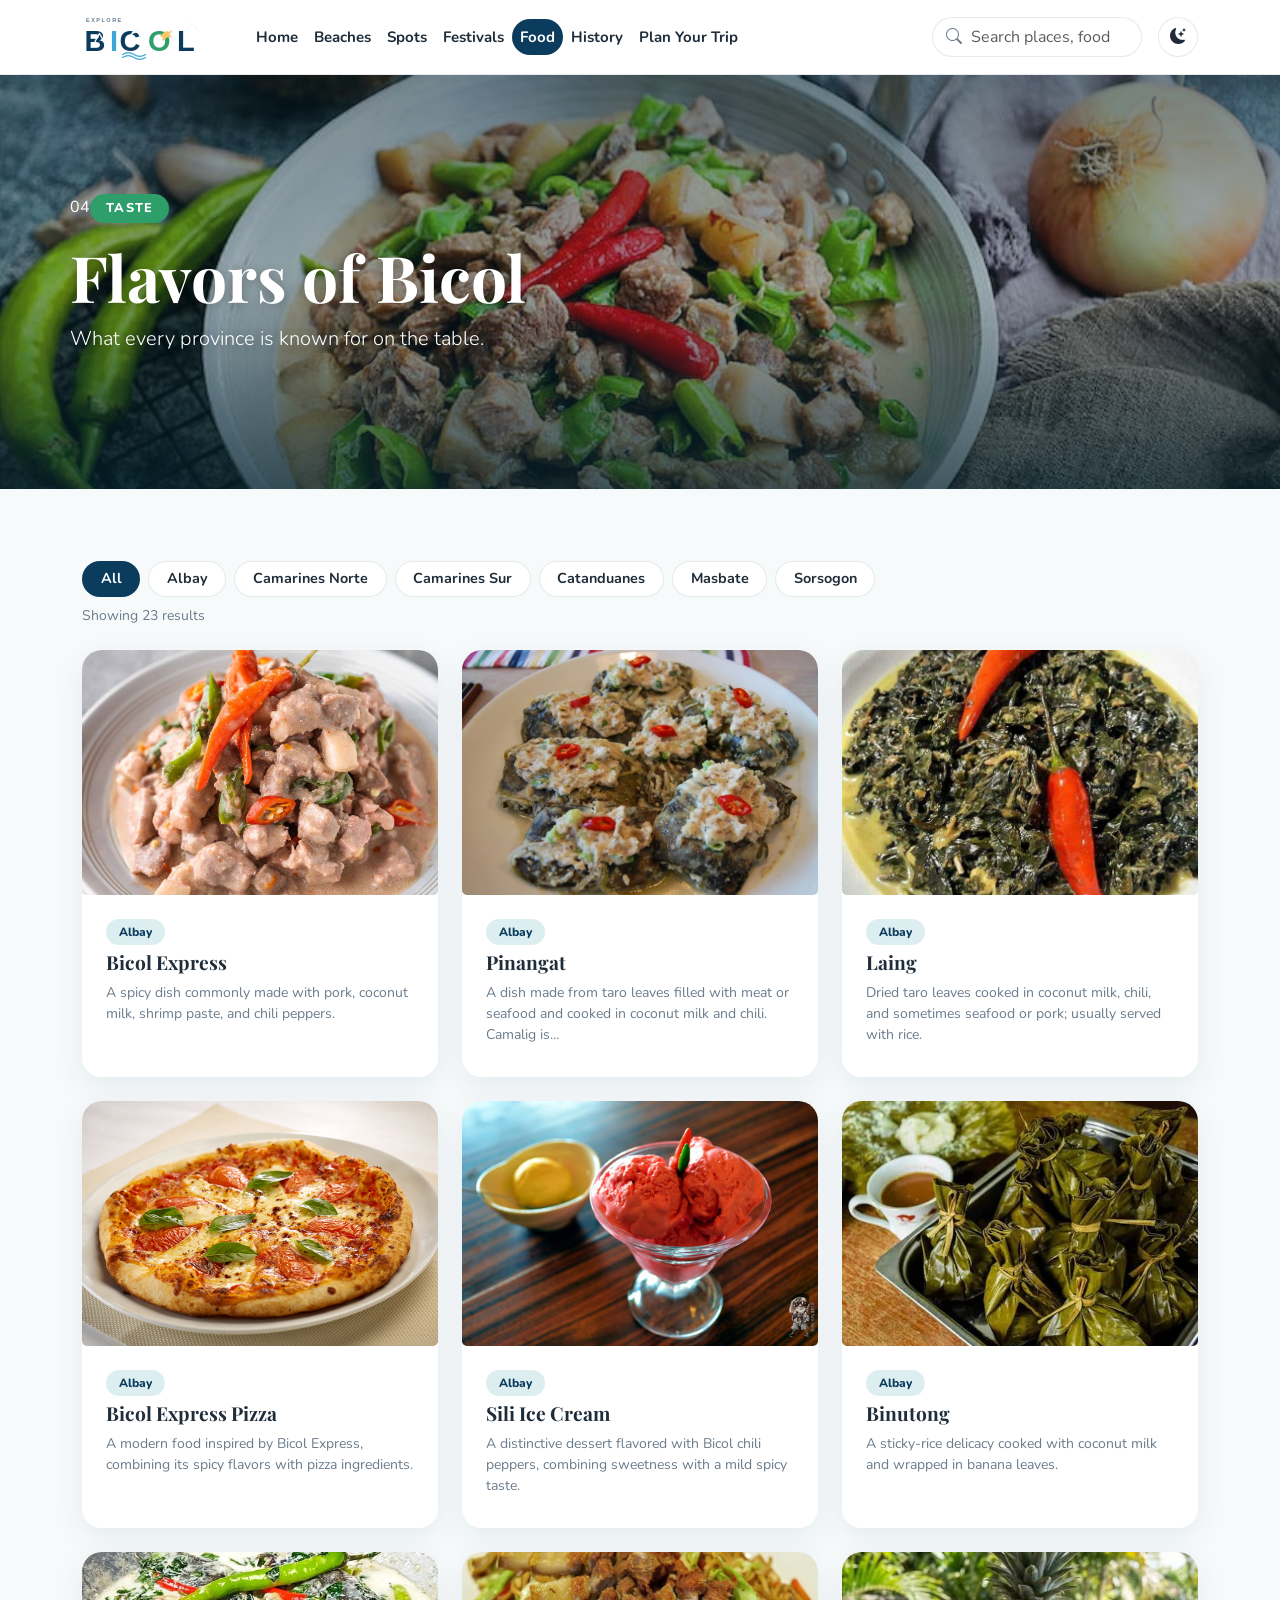
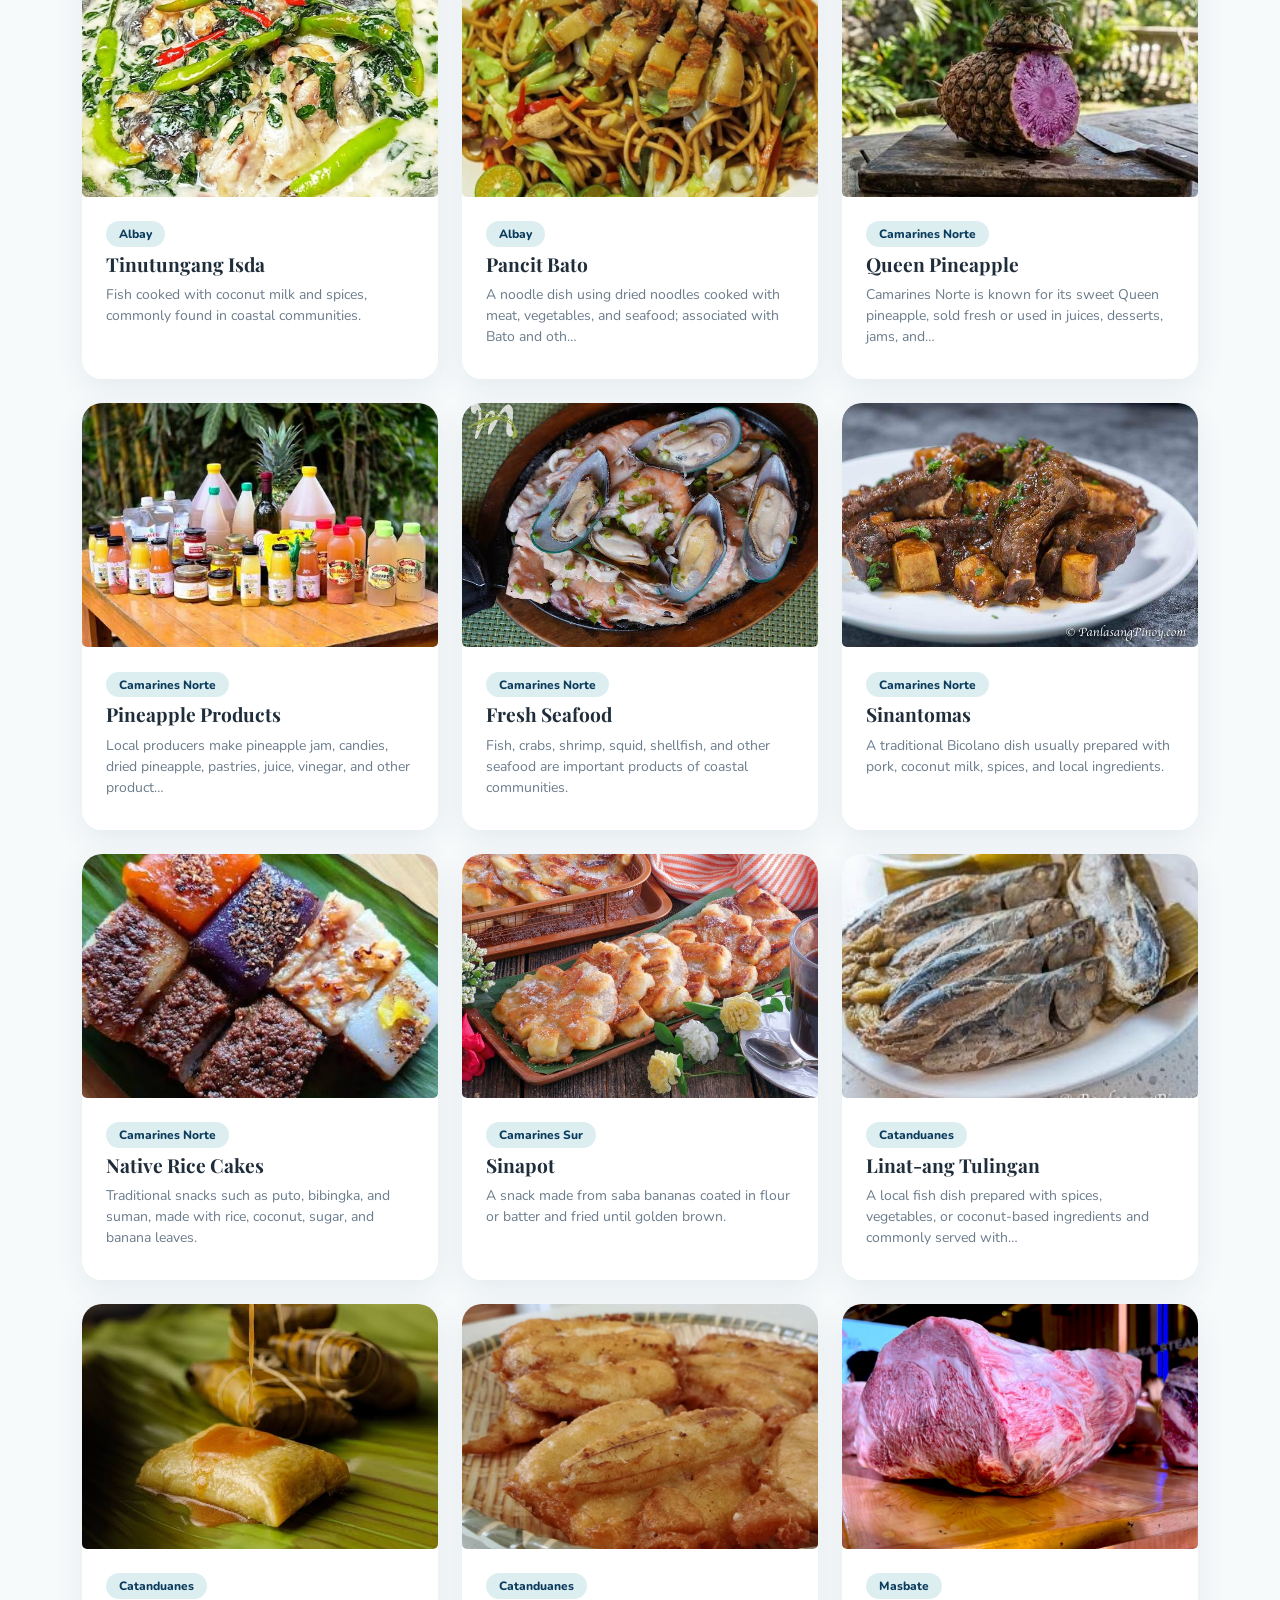
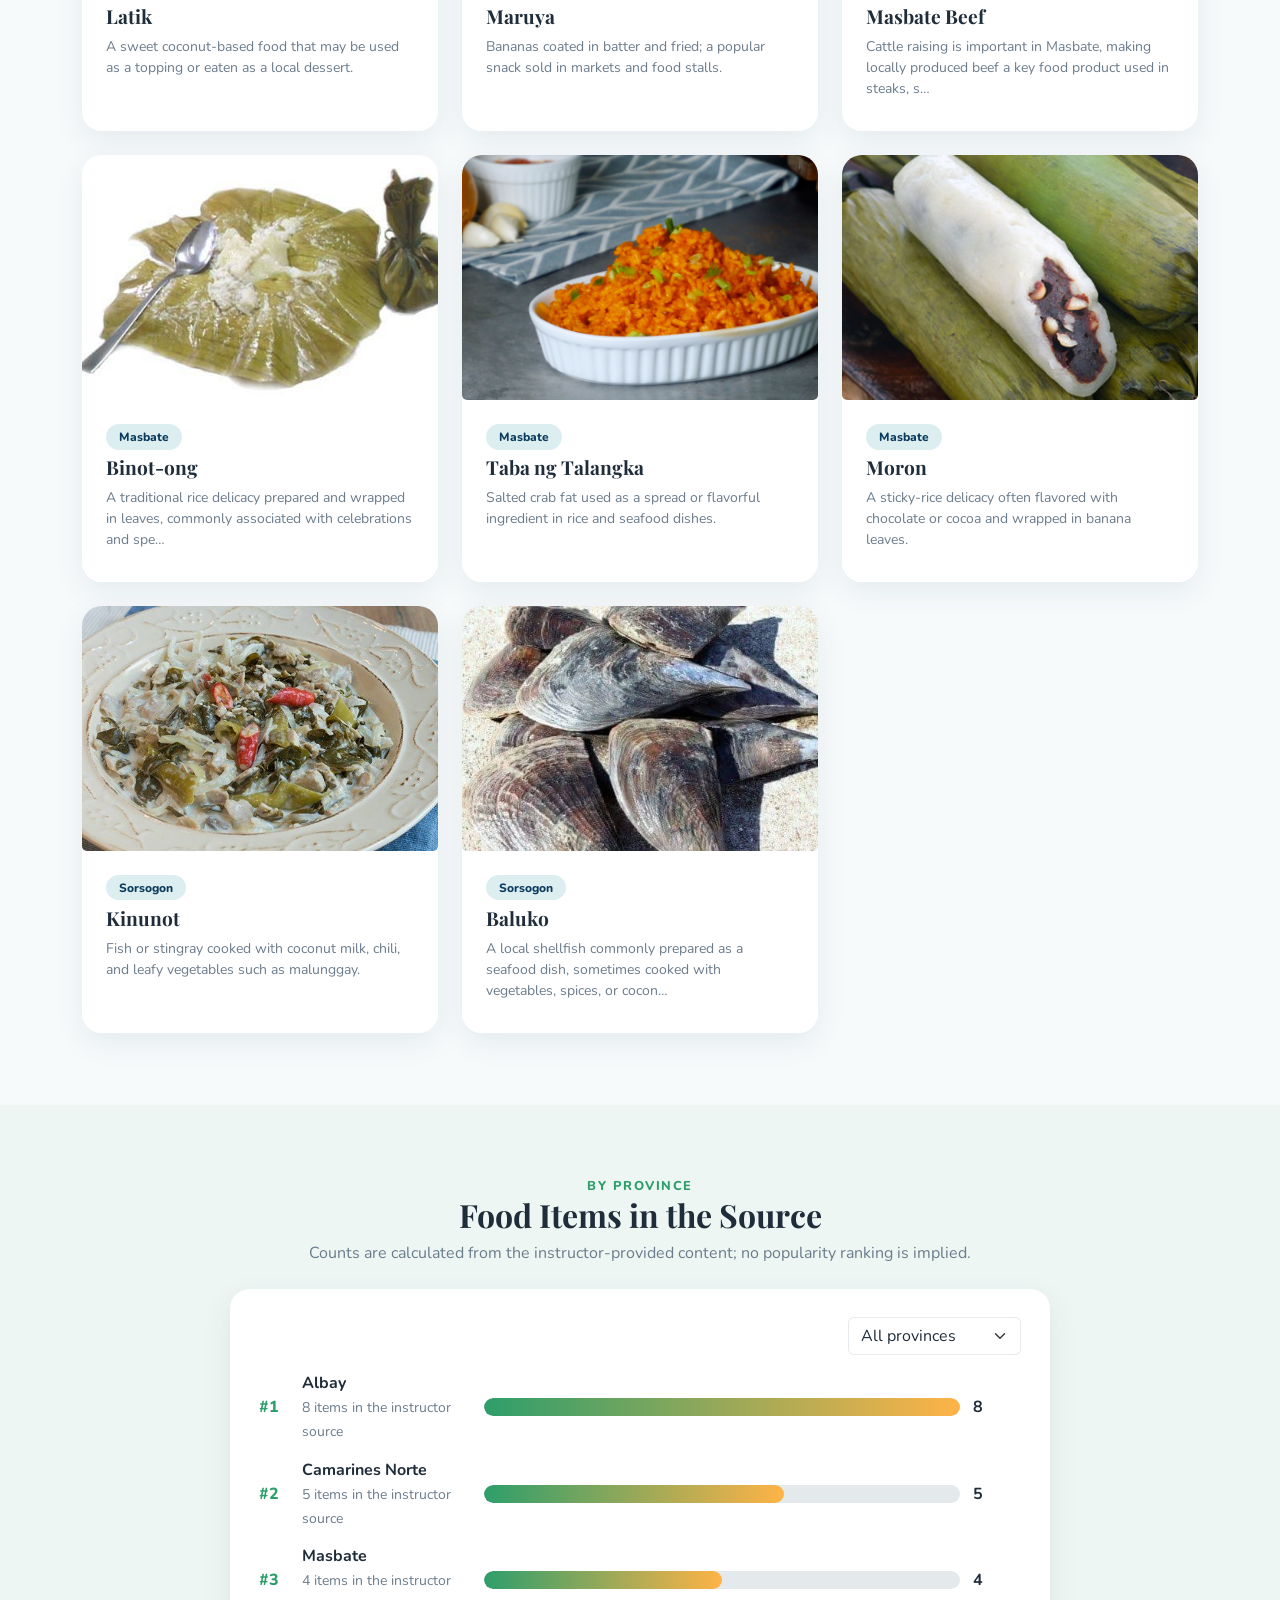
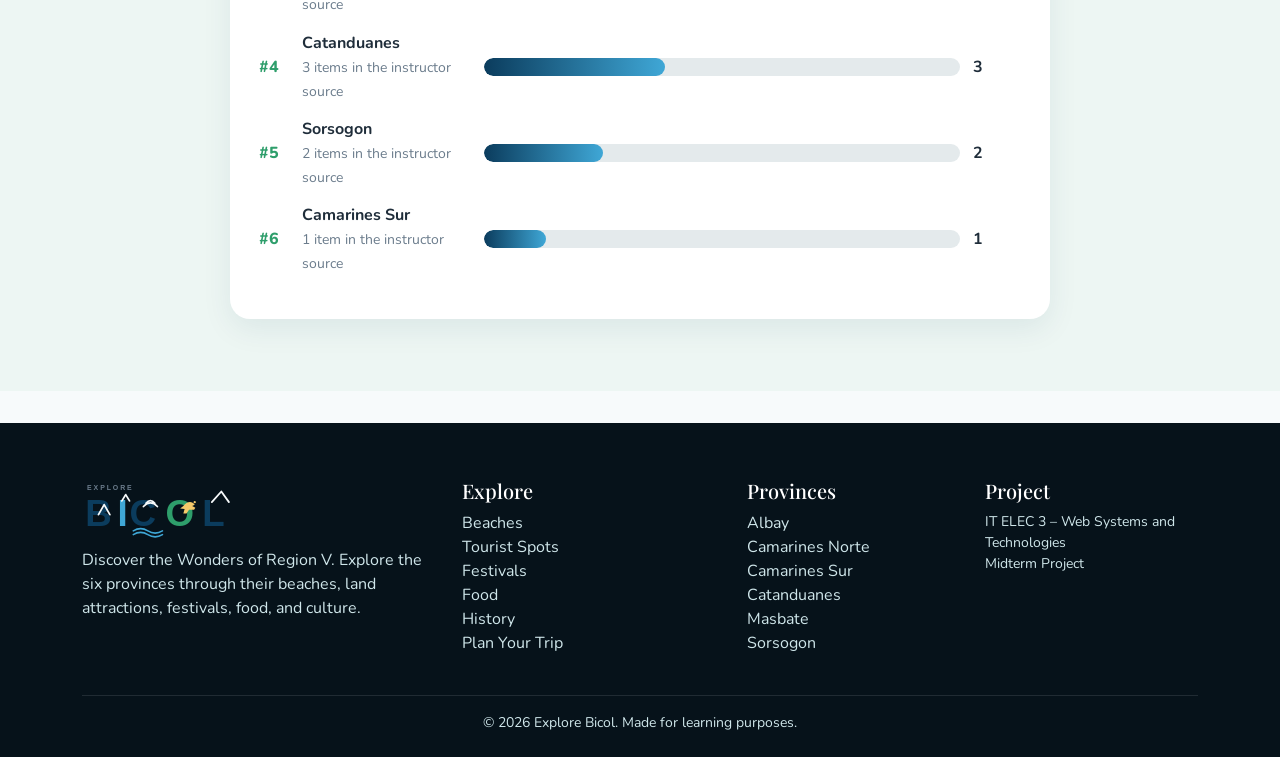
==== food.html @ b6493e3e "Prepare Explore Bicol for GitHub Pages" ====
<!DOCTYPE html>
<html lang="en" data-bs-theme="light">
<head>
  <meta charset="UTF-8">
  <meta name="viewport" content="width=device-width, initial-scale=1">
  <title>Food – Explore Bicol</title>
  <meta name="description" content="Famous Bicolano food by province.">
  <script>try{var t=localStorage.getItem('bicolTheme');if(t)document.documentElement.setAttribute('data-bs-theme',t)}catch(e){}</script>
  <link href="https://cdn.jsdelivr.net/npm/bootstrap@5.3.3/dist/css/bootstrap.min.css" rel="stylesheet">
  <link href="https://cdn.jsdelivr.net/npm/bootstrap-icons@1.11.3/font/bootstrap-icons.min.css" rel="stylesheet">
  <link href="https://fonts.googleapis.com/css2?family=Nunito:wght@400;600;700;800&family=Playfair+Display:wght@500;700&display=swap" rel="stylesheet">
  <link rel="icon" type="image/svg+xml" href="images/explore-bicol-mark.svg">
  <link href="css/style.css" rel="stylesheet">
</head>
<body data-page="food">
  <div id="site-header"></div>
  <main>
    <section class="hero hero-sm" aria-label="Food">
      <img class="hero-bg" src="images/hero/hero-food.jpg" alt="Bicol dishes with coconut milk and chilies" loading="lazy" onerror="Site.fallback(this)">
      <div class="hero-overlay"></div>
      <div class="container hero-content"><span class="hero-number" aria-hidden="true">04</span><span class="hero-badge">Taste</span><h1 class="mt-3">Flavors of Bicol</h1><p class="lead">What every province is known for on the table.</p></div>
    </section>
    <section class="section">
      <div class="container">
        <div class="d-flex flex-wrap gap-2 mb-2" id="filters" role="group" aria-label="Filter by province"></div>
        <p class="text-muted small mb-4" id="count" aria-live="polite"></p>
        <div class="row g-4" id="grid"></div>
      </div>
    </section>
    <section class="section section-alt">
      <div class="container">
        <div class="text-center mb-4"><div class="section-kicker">By province</div><h2 class="section-title">Food Items in the Source</h2>
          <p class="text-muted">Counts are calculated from the instructor-provided content; no popularity ranking is implied.</p></div>
        <div class="panel mx-auto" style="max-width:820px">
          <div class="d-flex justify-content-end mb-3"><select id="rankProvince" class="form-select w-auto" aria-label="Filter item counts by province"></select></div>
          <div id="rankList"></div>
        </div>
      </div>
    </section>
  </main>
  <div id="site-footer"></div>
  <script src="https://cdn.jsdelivr.net/npm/bootstrap@5.3.3/dist/js/bootstrap.bundle.min.js"></script>
  <script src="js/data.js"></script>
  <script src="js/main.js"></script>
  <script src="js/pages.js"></script>
</body>
</html>
---- css/style.css ----
/* ==========================================================
   Explore Bicol – style.css
   Palette: deep ocean, sky blue, fresh green, and soft mint
   Dark mode is a designed theme (not an inversion) via [data-bs-theme="dark"]
   ========================================================== */
:root {
  --teal: #0B3C5D;
  --teal-dark: #082F49;
  --aqua: #3FA7D6;
  --coral: #2E9E6B;
  --mint: #E6F4EE;
  --sand: #F7FAFB;
  --card: #ffffff;
  --ink: #1F2D3A;
  --muted: #6B7C8C;
  --line: rgba(31, 45, 58, .10);
  --shadow: 0 10px 30px rgba(11, 60, 93, .08);
  --shadow-lg: 0 18px 40px rgba(11, 60, 93, .14);
  --radius: 20px;
  --head: 'Playfair Display', Georgia, serif;
  --body: 'Nunito', system-ui, sans-serif;
}
[data-bs-theme="dark"] {
  --teal: #7CC4E4;
  --teal-dark: #A9DAEF;
  --aqua: #3FA7D6;
  --coral: #55C58F;
  --mint: #15352F;
  --sand: #0A1A24;
  --card: #102633;
  --ink: #E7F0F3;
  --muted: #A7BAC4;
  --line: rgba(255, 255, 255, .10);
  --shadow: 0 10px 30px rgba(0, 0, 0, .35);
  --shadow-lg: 0 18px 40px rgba(0, 0, 0, .5);
}

html { scroll-behavior: smooth; }
body {
  font-family: var(--body);
  background: var(--sand);
  color: var(--ink);
  transition: background-color .4s ease, color .4s ease;
}
h1, h2, h3, h4, h5, .navbar-brand { font-family: var(--head); color: var(--ink); }
a { color: var(--teal); }
.text-muted, .text-secondary { color: var(--muted) !important; }
.section { padding: 4.5rem 0; }
.section-title { font-weight: 700; margin-bottom: .4rem; }
.section-kicker { color: var(--coral); font-weight: 800; letter-spacing: .12em; text-transform: uppercase; font-size: .8rem; }
.section-alt { background: color-mix(in srgb, var(--mint) 60%, var(--sand)); }

/* ---------- Buttons ---------- */
.btn-coral { background: var(--coral); border: 0; color: #fff; font-weight: 700; border-radius: 50px; padding: .65rem 1.6rem; transition: transform .2s, box-shadow .2s; }
.btn-coral:hover { background: #247F56; color: #fff; transform: translateY(-2px); box-shadow: 0 8px 20px rgba(46, 158, 107, .25); }
.btn-teal { background: var(--teal); border: 0; color: #fff; font-weight: 700; border-radius: 50px; padding: .65rem 1.6rem; }
.btn-teal:hover { background: var(--teal-dark); color: #fff; }
[data-bs-theme="dark"] .btn-teal:hover { color: #0e1a1e; }
.btn-pill { border: 1px solid var(--line); background: var(--card); color: var(--ink); border-radius: 50px; padding: .4rem 1.1rem; font-weight: 700; font-size: .9rem; transition: all .2s; }
.btn-pill:hover { border-color: var(--teal); color: var(--teal); }
.btn-pill.active { background: var(--teal); border-color: var(--teal); color: #fff; }
[data-bs-theme="dark"] .btn-pill.active { color: #0e1a1e; }

/* ---------- Navbar ---------- */
.site-header { z-index: 1030; }
.site-header .navbar { background: color-mix(in srgb, var(--card) 92%, transparent); backdrop-filter: blur(10px); border-bottom: 1px solid var(--line); transition: background-color .4s; }
.navbar-brand { display: inline-flex; align-items: center; color: var(--ink); }
.brand-wordmark { display: block; width: 150px; height: 48px; object-fit: contain; }
.navbar .nav-link { color: var(--ink); font-weight: 700; border-radius: 50px; padding: .4rem .9rem !important; }
.navbar .nav-link:hover { color: var(--teal); }
.navbar .nav-link.active { background: var(--teal); color: #fff; }
[data-bs-theme="dark"] .navbar .nav-link.active { color: #0e1a1e; }
.navbar-toggler { border-color: var(--line); }
[data-bs-theme="dark"] .navbar-toggler-icon { filter: invert(1); }
.btn-theme { border: 1px solid var(--line); background: var(--card); color: var(--ink); border-radius: 50%; width: 40px; height: 40px; display: inline-flex; align-items: center; justify-content: center; transition: transform .3s; }
.btn-theme:hover { transform: rotate(20deg); color: var(--coral); }

/* ---------- Search ---------- */
.nav-search, .hero-search { position: relative; }
.search-input { border-radius: 50px; border: 1px solid var(--line); background: var(--card); color: var(--ink); padding: .45rem 1rem .45rem 2.4rem; width: 100%; }
.search-input:focus { background: var(--card); color: var(--ink); border-color: var(--teal); box-shadow: 0 0 0 .2rem rgba(63, 167, 214, .2); }
.search-icon { position: absolute; left: .9rem; top: 50%; transform: translateY(-50%); color: var(--muted); pointer-events: none; z-index: 5; }
.search-box { position: absolute; top: calc(100% + 6px); left: 0; right: 0; min-width: 280px; z-index: 1050; border-radius: 14px; overflow: hidden; box-shadow: var(--shadow-lg); display: none; text-align: left; }
.search-box.show { display: block; }
.search-box .list-group-item { background: var(--card); color: var(--ink); border-color: var(--line); cursor: pointer; display: flex; justify-content: space-between; align-items: center; gap: .6rem; }
.search-box .list-group-item.active, .search-box .list-group-item:hover { background: var(--teal); border-color: var(--teal); color: #fff; }
[data-bs-theme="dark"] .search-box .list-group-item.active, [data-bs-theme="dark"] .search-box .list-group-item:hover { color: #0e1a1e; }
.search-box small { opacity: .8; }
.search-type { font-size: .7rem; text-transform: uppercase; letter-spacing: .08em; font-weight: 800; }
.hero-search .search-input { padding: .95rem 1.4rem .95rem 3rem; font-size: 1.05rem; box-shadow: var(--shadow-lg); }
.hero-search .search-icon { left: 1.2rem; font-size: 1.1rem; }

/* ---------- Hero ---------- */
.hero { position: relative; color: #fff; display: flex; align-items: center; min-height: 82vh; overflow: hidden; }
.hero-sm { min-height: 46vh; }
.hero-bg { position: absolute; inset: 0; width: 100%; height: 100%; object-fit: cover; }
.hero-overlay { position: absolute; inset: 0; background: linear-gradient(180deg, rgba(6, 35, 45, .55), rgba(6, 35, 45, .35) 50%, rgba(6, 35, 45, .75)); }
.hero-content { position: relative; z-index: 2; padding: 4rem 0; }
.hero h1, .hero p { color: #fff; text-shadow: 0 2px 12px rgba(0, 0, 0, .3); }
.hero h1 { font-weight: 700; font-size: clamp(2.2rem, 6vw, 4rem); }
.hero .lead { max-width: 640px; }
.hero-badge { display: inline-block; background: var(--coral); color: #fff; padding: .3rem 1rem; border-radius: 50px; font-weight: 800; font-size: .8rem; letter-spacing: .1em; text-transform: uppercase; }

/* ---------- Cards ---------- */
.dest-card, .prov-card { border: 0; border-radius: var(--radius); background: var(--card); box-shadow: var(--shadow); overflow: hidden; transition: transform .3s ease, box-shadow .3s ease; cursor: pointer; color: var(--ink); }
.dest-card:hover, .prov-card:hover { transform: translateY(-8px); box-shadow: var(--shadow-lg); }
.dest-card:focus-visible { outline: 3px solid var(--aqua); }
.card-img { position: relative; overflow: hidden; aspect-ratio: 16 / 11; background: rgba(14, 138, 156, .12); }
.card-img img { width: 100%; height: 100%; object-fit: cover; transition: transform .5s ease; }
.dest-card:hover .card-img img, .prov-card:hover .card-img img { transform: scale(1.08); }
.card-body { background: var(--card); color: var(--ink); }
.card-body h3 { font-size: 1.2rem; font-weight: 700; }
.badge-prov { background: rgba(14, 138, 156, .14); color: var(--teal); font-weight: 800; border-radius: 50px; padding: .3rem .8rem; font-size: .75rem; }
.card-loc { font-size: .85rem; color: var(--muted); }
.prov-card .card-img { aspect-ratio: 4 / 3; }
.prov-card a { text-decoration: none; color: inherit; }
.heart-btn { position: absolute; top: .7rem; right: .7rem; z-index: 3; width: 38px; height: 38px; border-radius: 50%; border: 0; background: rgba(255, 255, 255, .92); color: #888; display: grid; place-items: center; transition: transform .2s; }
.heart-btn:hover { transform: scale(1.15); }
.heart-btn.active { color: #e0245e; }

/* ---------- Skeleton ---------- */
.skeleton-card { background: var(--card); border-radius: var(--radius); box-shadow: var(--shadow); overflow: hidden; }
.sk { background: linear-gradient(90deg, rgba(120, 150, 160, .15) 25%, rgba(120, 150, 160, .3) 37%, rgba(120, 150, 160, .15) 63%); background-size: 400% 100%; animation: shimmer 1.3s ease infinite; border-radius: 8px; }
.sk-img { aspect-ratio: 16 / 11; border-radius: 0; }
.sk-line { height: 14px; margin: .6rem 0; }
@keyframes shimmer { 0% { background-position: 100% 0; } 100% { background-position: 0 0; } }

/* ---------- Carousel (vanilla) ---------- */
.bc-carousel { position: relative; border-radius: 24px; overflow: hidden; box-shadow: var(--shadow-lg); aspect-ratio: 16 / 8; background: #0b2a33; }
.bc-track { display: flex; height: 100%; transition: transform .7s ease; }
.bc-slide { min-width: 100%; position: relative; height: 100%; }
.bc-slide img { width: 100%; height: 100%; object-fit: cover; }
.bc-caption { position: absolute; left: 0; right: 0; bottom: 0; padding: 2.5rem 2rem 3rem; color: #fff; background: linear-gradient(transparent, rgba(0, 0, 0, .75)); }
.bc-caption h3 { color: #fff; margin: 0; }
.bc-caption p { margin: .3rem 0 .8rem; max-width: 560px; }
.bc-nav { position: absolute; top: 50%; transform: translateY(-50%); background: rgba(255, 255, 255, .85); border: 0; width: 46px; height: 46px; border-radius: 50%; z-index: 3; color: #123; transition: background .2s; }
.bc-nav:hover { background: #fff; }
.bc-prev { left: 1rem; } .bc-next { right: 1rem; }
.bc-dots { position: absolute; bottom: 1rem; left: 50%; transform: translateX(-50%); display: flex; gap: .5rem; z-index: 3; }
.bc-dot { width: 11px; height: 11px; border-radius: 50%; border: 0; background: rgba(255, 255, 255, .5); padding: 0; transition: all .25s; }
.bc-dot.active { background: var(--coral); width: 28px; border-radius: 10px; }
@media (max-width: 767px) { .bc-carousel { aspect-ratio: 4 / 5; } .bc-caption { padding: 1.5rem 1.2rem 2.8rem; } }

/* ---------- Feature / stats ---------- */
.feature-box { background: var(--card); border-radius: var(--radius); padding: 1.8rem; box-shadow: var(--shadow); height: 100%; transition: transform .3s; }
.feature-box:hover { transform: translateY(-5px); }
.feature-icon { width: 58px; height: 58px; border-radius: 16px; display: grid; place-items: center; font-size: 1.6rem; color: #fff; background: linear-gradient(135deg, var(--teal), var(--aqua)); margin-bottom: 1rem; }
.feature-box:nth-child(even) .feature-icon, .col-md-6:nth-child(even) .feature-icon { background: linear-gradient(135deg, var(--coral), #ffb347); }
.stat-row { margin-bottom: 1.2rem; }
.progress { height: 14px; border-radius: 50px; background: rgba(120, 150, 160, .2); }
.progress-bar { background: linear-gradient(90deg, var(--teal), var(--aqua)); border-radius: 50px; transition: width 1.4s ease; }
.progress-bar.coral { background: linear-gradient(90deg, var(--coral), #ffb347); }
.panel { background: var(--card); border-radius: var(--radius); padding: 1.8rem; box-shadow: var(--shadow); }
.chart-wrap { position: relative; height: 320px; }
.chart-wrap canvas { width: 100%; height: 100%; display: block; }
.form-select, .form-control { background-color: var(--card); color: var(--ink); border-color: var(--line); }
.form-select:focus, .form-control:focus { background-color: var(--card); color: var(--ink); }
.form-check-input:checked { background-color: var(--teal); border-color: var(--teal); }

/* ---------- Rank bars (food) ---------- */
.rank-row { display: grid; grid-template-columns: 30px 170px 1fr 48px; gap: .8rem; align-items: center; margin-bottom: .9rem; }
.rank-num { font-weight: 800; color: var(--coral); }
.rank-bar { height: 18px; border-radius: 50px; background: rgba(120, 150, 160, .2); overflow: hidden; }
.rank-fill { height: 100%; width: 0; border-radius: 50px; background: linear-gradient(90deg, var(--teal), var(--aqua)); transition: width 1.2s cubic-bezier(.2, .8, .2, 1); }
.rank-row:nth-child(-n+3) .rank-fill { background: linear-gradient(90deg, var(--coral), #ffb347); }
@media (max-width: 575px) { .rank-row { grid-template-columns: 24px 1fr 40px; } .rank-bar { grid-column: 1 / -1; } }

/* ---------- Accordion ---------- */
.accordion { --bs-accordion-bg: var(--card); --bs-accordion-color: var(--ink); --bs-accordion-border-color: var(--line); --bs-accordion-btn-bg: var(--card); --bs-accordion-btn-color: var(--ink); --bs-accordion-active-bg: rgba(14, 138, 156, .12); --bs-accordion-active-color: var(--teal); --bs-accordion-btn-focus-box-shadow: 0 0 0 .2rem rgba(14, 138, 156, .2); }
.accordion-item { border-radius: var(--radius) !important; overflow: hidden; margin-bottom: 1rem; box-shadow: var(--shadow); border: 0; }
.accordion-button { font-weight: 800; font-family: var(--head); }
[data-bs-theme="dark"] .accordion-button::after { filter: invert(1); }
.fest-img { width: 100%; border-radius: 14px; aspect-ratio: 4 / 3; object-fit: cover; }

/* ---------- History tabs & timeline ---------- */
.nav-pills .nav-link { color: var(--ink); background: var(--card); border: 1px solid var(--line); border-radius: 50px; font-weight: 800; margin: 0 .3rem .6rem 0; }
.nav-pills .nav-link.active { background: var(--teal); color: #fff; border-color: var(--teal); }
[data-bs-theme="dark"] .nav-pills .nav-link.active { color: #0e1a1e; }
.timeline { position: relative; padding-left: 2rem; margin-top: 1rem; }
.timeline::before { content: ''; position: absolute; left: 9px; top: 6px; bottom: 6px; width: 3px; background: linear-gradient(var(--teal), var(--coral)); border-radius: 3px; }
.tl-item { position: relative; margin-bottom: 1.6rem; }
.tl-item::before { content: ''; position: absolute; left: -2rem; top: 5px; width: 21px; height: 21px; border-radius: 50%; background: var(--card); border: 4px solid var(--coral); }
.tl-year { font-family: var(--head); font-weight: 700; color: var(--coral); font-size: 1.2rem; }

/* ---------- Dropzone & form ---------- */
.dropzone { border: 2px dashed var(--teal); border-radius: var(--radius); padding: 2rem 1rem; text-align: center; cursor: pointer; background: rgba(14, 138, 156, .05); transition: all .25s; }
.dropzone.dragover { background: rgba(79, 209, 197, .22); transform: scale(1.01); border-color: var(--coral); }
.dropzone i { font-size: 2.4rem; color: var(--teal); }
.file-item { display: flex; align-items: center; justify-content: space-between; gap: .8rem; background: var(--card); border: 1px solid var(--line); border-radius: 12px; padding: .55rem .9rem; margin-top: .6rem; }
.file-item .name { overflow: hidden; text-overflow: ellipsis; white-space: nowrap; font-weight: 700; }
.invalid-feedback.d-block { display: block; }

/* ---------- Loading overlay ---------- */
.spinner-overlay { position: fixed; inset: 0; background: rgba(8, 40, 48, .55); backdrop-filter: blur(3px); z-index: 2000; display: none; align-items: center; justify-content: center; flex-direction: column; color: #fff; gap: 1rem; }
.spinner-overlay.show { display: flex; }
.spinner-overlay .spinner-border { width: 3.4rem; height: 3.4rem; color: var(--aqua); }

/* ---------- Modal ---------- */
.modal-content { background: var(--card); color: var(--ink); border: 0; border-radius: 22px; overflow: hidden; }
.modal-img { width: 100%; height: 100%; min-height: 260px; aspect-ratio: 4 / 3; object-fit: cover; }
[data-bs-theme="dark"] .btn-close { filter: invert(1); }

/* ---------- Footer ---------- */
.site-footer { background: #08303a; color: #cfe6ea; padding: 3.5rem 0 1.5rem; margin-top: 2rem; }
.site-footer h5 { color: #fff; font-family: var(--head); }
.site-footer .brand { display: flex; align-items: center; }
.site-footer .brand-wordmark { width: 190px; height: 61px; }
.site-footer a { color: #cfe6ea; text-decoration: none; }
.site-footer a:hover { color: var(--aqua); }

/* ---------- Back to top & reveal ---------- */
.back-top { position: fixed; right: 1.2rem; bottom: 1.2rem; z-index: 1040; width: 46px; height: 46px; border-radius: 50%; border: 0; background: var(--coral); color: #fff; box-shadow: var(--shadow-lg); opacity: 0; pointer-events: none; transform: translateY(12px); transition: all .3s; }
.back-top.show { opacity: 1; pointer-events: auto; transform: none; }
.reveal { opacity: 0; transform: translateY(24px); transition: opacity .7s ease, transform .7s ease; }
.reveal.visible { opacity: 1; transform: none; }
@media (prefers-reduced-motion: reduce) {
  .reveal { opacity: 1; transform: none; transition: none; }
  html { scroll-behavior: auto; }
}

/* ---------- Full-image home hero and local-image fallback ---------- */
.hero-home {
  min-height: min(780px, calc(100svh - 76px));
  color: #fff;
  background: #0B3C5D;
  overflow: hidden;
}
.hero-home-grid { position: relative; z-index: 2; display: flex; align-items: center; min-height: inherit; padding-block: clamp(4rem, 9vw, 7rem); }
.hero-home .hero-content { width: min(100%, 780px); margin-inline: auto; padding: 0; text-align: center; }
.hero-home h1, .hero-home p { color: #fff; text-shadow: 0 2px 18px rgba(0, 0, 0, .28); }
.hero-home h1 { font-size: clamp(3.5rem, 8vw, 7rem); line-height: .98; }
.hero-home .lead { max-width: 660px; margin-inline: auto; font-size: clamp(1.05rem, 2vw, 1.3rem); }
.hero-home .hero-badge { color: #fff; background: rgba(255, 255, 255, .16); border: 1px solid rgba(255, 255, 255, .42); backdrop-filter: blur(10px); }
.hero-home .hero-search { max-width: 600px; margin-inline: auto; }
.hero-home .hero-search .search-input { background: rgba(255, 255, 255, .96); color: #1F2D3A; box-shadow: 0 16px 44px rgba(0, 0, 0, .25); }
.hero-home .hero-search .search-input::placeholder { color: #657787; opacity: 1; }
.hero-home .hero-search .search-icon { color: #526575; }
.hero-art { position: absolute; inset: 0 auto 0 50%; width: 100vw; min-height: 100%; height: auto; transform: translateX(-50%); border-radius: 0; overflow: hidden; background: linear-gradient(160deg, var(--mint), var(--aqua)); }
.hero-art::after { position: absolute; inset: 0; z-index: 2; background: linear-gradient(180deg, rgba(3, 25, 37, .58), rgba(3, 25, 37, .42)); content: ""; animation: hero-overlay-in 1s ease-out both; }
.hero-art .hero-bg { border-radius: inherit; }
.hero-home .hero-bg { animation: hero-image-in 1.4s cubic-bezier(.2,.7,.2,1) both; }
.hero-video { position: absolute; inset: 0; z-index: 1; width: 100%; height: 100%; object-fit: cover; opacity: 0; transition: opacity .6s ease; }
.hero-video.is-playing { opacity: 1; }
.hero-home .hero-content > * { opacity: 0; animation: hero-content-in .7s cubic-bezier(.2,.7,.2,1) both; }
.hero-home .hero-content > :nth-child(1) { animation-delay: .12s; }
.hero-home .hero-content > :nth-child(2) { animation-delay: .24s; }
.hero-home .hero-content > :nth-child(3) { animation-delay: .36s; }
.hero-home .hero-content > :nth-child(4) { animation-delay: .48s; }
.hero-home .hero-content > :nth-child(5) { animation-delay: .60s; }
.hero-art .image-fallback { z-index: 3; }
@keyframes hero-image-in { from { transform: scale(1.08); } to { transform: scale(1); } }
@keyframes hero-overlay-in { from { opacity: .55; } to { opacity: 1; } }
@keyframes hero-content-in { from { opacity: 0; transform: translateY(20px); } to { opacity: 1; transform: translateY(0); } }
@media (prefers-reduced-motion: reduce) {
  .hero-home .hero-bg, .hero-home .hero-art::after, .hero-home .hero-content > * { animation: none; }
  .hero-home .hero-content > * { opacity: 1; transform: none; }
  .hero-video { display: none; }
}
.image-fallback { position: absolute; inset: 0; display: flex; flex-direction: column; align-items: center; justify-content: center; gap: .75rem; padding: 1.5rem; overflow: hidden; background: linear-gradient(145deg, #E6F4EE, #C7E7F1 55%, #D6F0E3); color: #0B3C5D; text-align: center; font-size: .95rem; font-weight: 700; }
.image-fallback i { font-size: 2rem; }
.hero .image-fallback { min-height: 100%; background: linear-gradient(145deg, #0B3C5D, #3FA7D6 55%, #2E9E6B); color: #fff; }
.modal-img + .image-fallback { position: relative; min-height: 300px; }
[data-bs-theme="dark"] .image-fallback { background: linear-gradient(145deg, #123746, #14506B 55%, #176344); color: #E7F0F3; }
.history-img { display: block; position: relative; width: min(100%, 360px); aspect-ratio: 16 / 9; object-fit: cover; border-radius: 14px; }
.timeline .tl-item { align-items: start; }
.timeline .tl-year { min-width: 0; max-width: 220px; color: var(--teal); font-size: 1rem; }
.cta-panel { background: linear-gradient(135deg, var(--teal), var(--teal-dark)); color: #fff; }
.cta-panel h2 { color: #fff; }
[data-bs-theme="dark"] .hero-number { display: block; margin-bottom: .4rem; color: transparent; font-family: var(--body); font-size: clamp(4.5rem, 10vw, 8rem); font-weight: 800; line-height: .8; -webkit-text-stroke: 1px rgba(255,255,255,.55); }
.province-filter { position: relative; display: flex; flex-wrap: wrap; align-items: center; gap: .5rem !important; }
.filter-indicator { position: absolute; top: 0; left: 0; z-index: 0; border-radius: 50px; background: var(--teal); pointer-events: none; transition: transform .28s ease, width .28s ease, height .28s ease; }
.province-filter .btn-pill { position: relative; z-index: 1; }
.province-filter .btn-pill.active { background: transparent; border-color: transparent; color: #fff; }
[data-bs-theme="dark"] .province-filter .btn-pill.active { color: #fff; }
.site-footer { background: #06121A; }
@media (max-width: 767px) {
  .hero-home { min-height: max(680px, calc(88svh - 76px)); }
  .hero-home-grid { align-items: flex-end; padding-top: 4rem; padding-bottom: 8rem; }
  .hero-home h1 { font-size: clamp(3.2rem, 15vw, 5rem); }
  .hero-home .lead { font-size: 1.05rem; }
  .hero-art::after { background: linear-gradient(0deg, rgba(3, 25, 37, .88) 0%, rgba(3, 25, 37, .60) 54%, rgba(3, 25, 37, .12) 100%); }
}
@media (min-width: 992px) {
  .navbar-nav { flex-shrink: 0; flex-wrap: nowrap; }
  .navbar .nav-link { padding-inline: .5rem !important; font-size: .94rem; white-space: nowrap; }
  .nav-search { width: 210px; flex: 0 0 210px; }
}
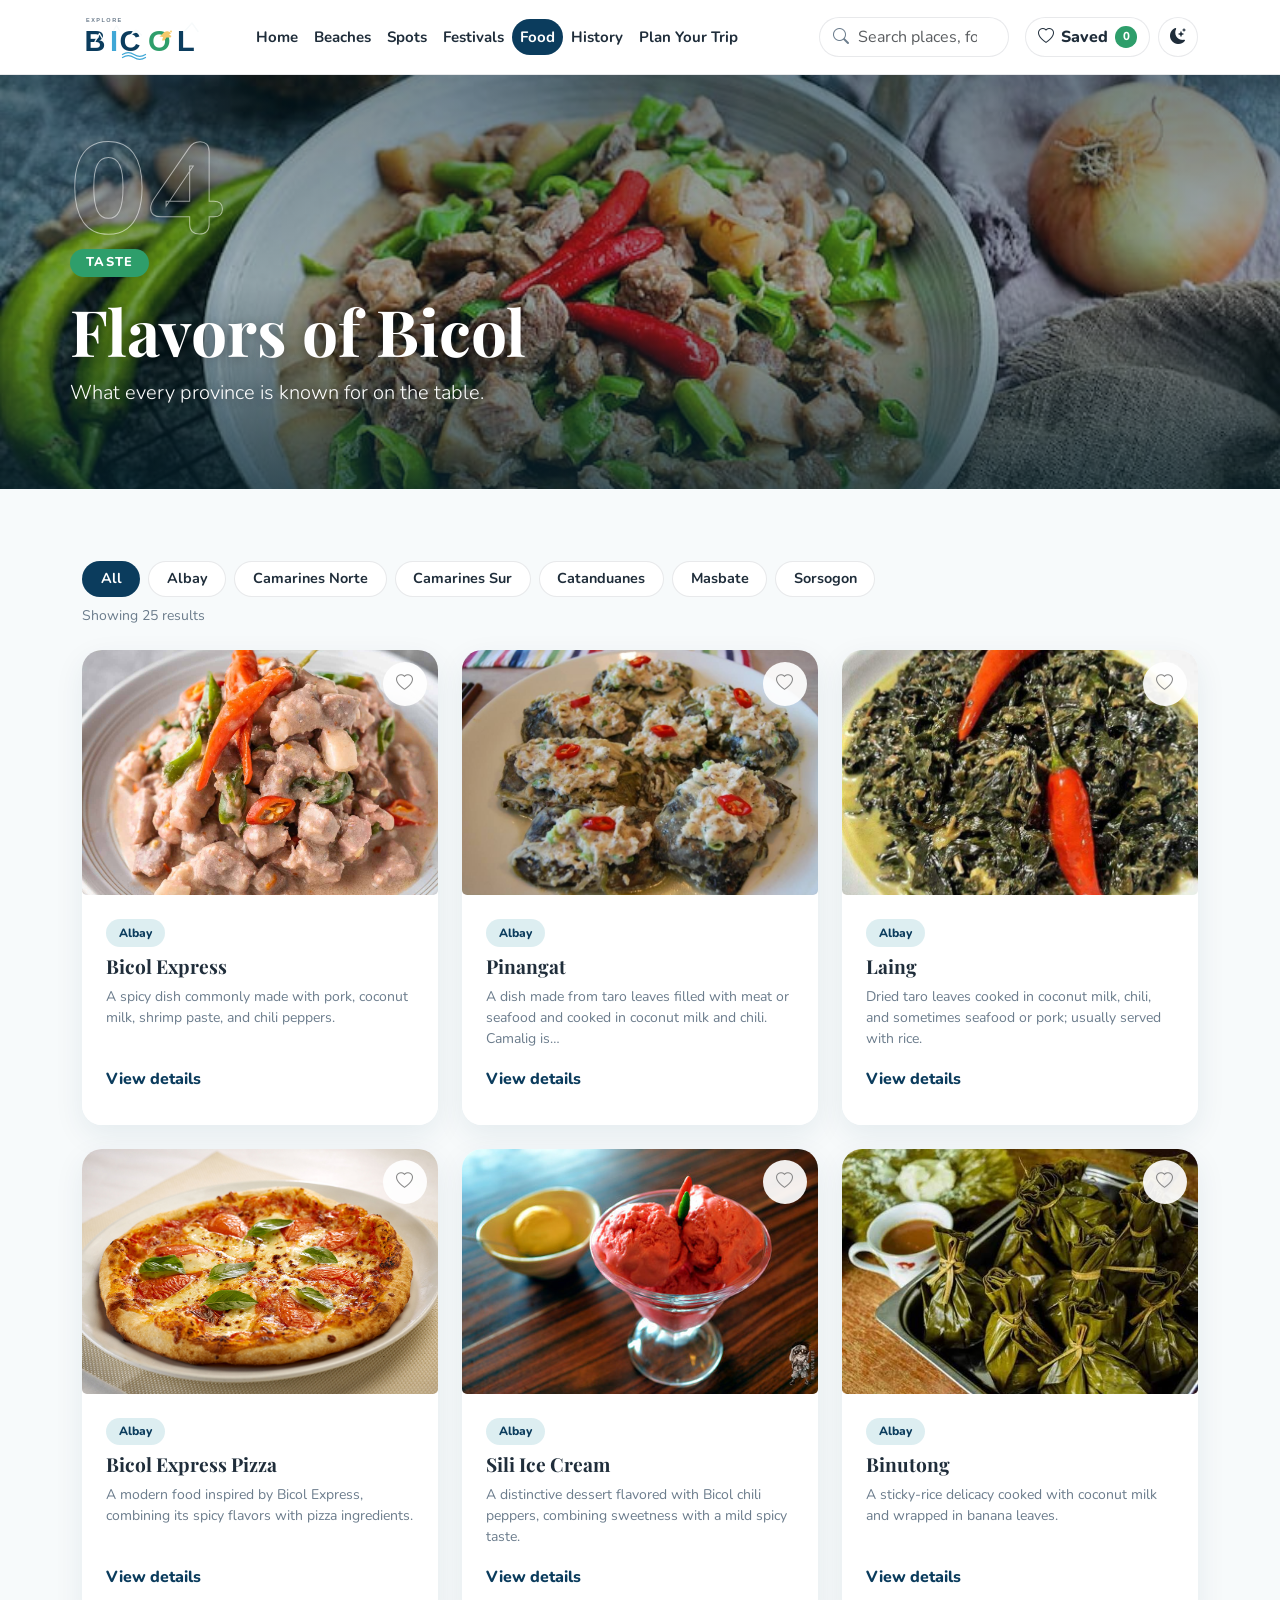
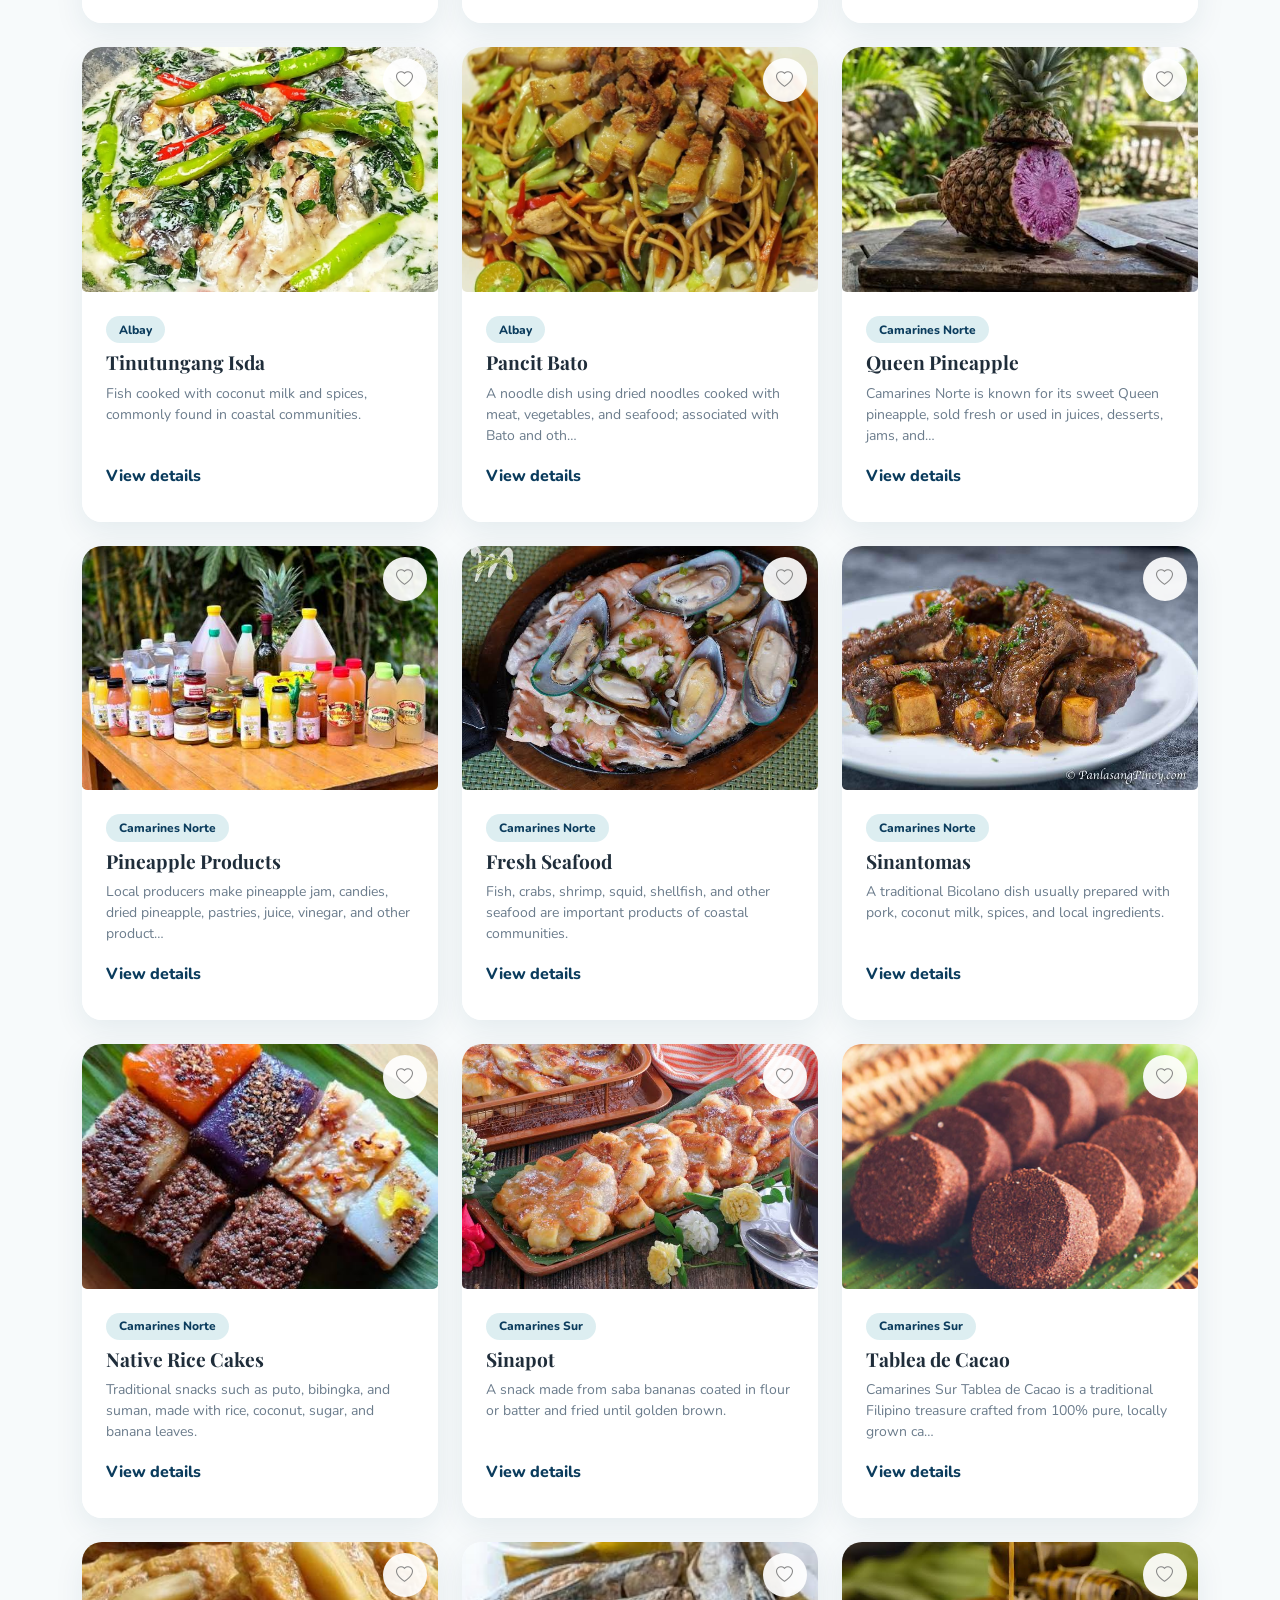
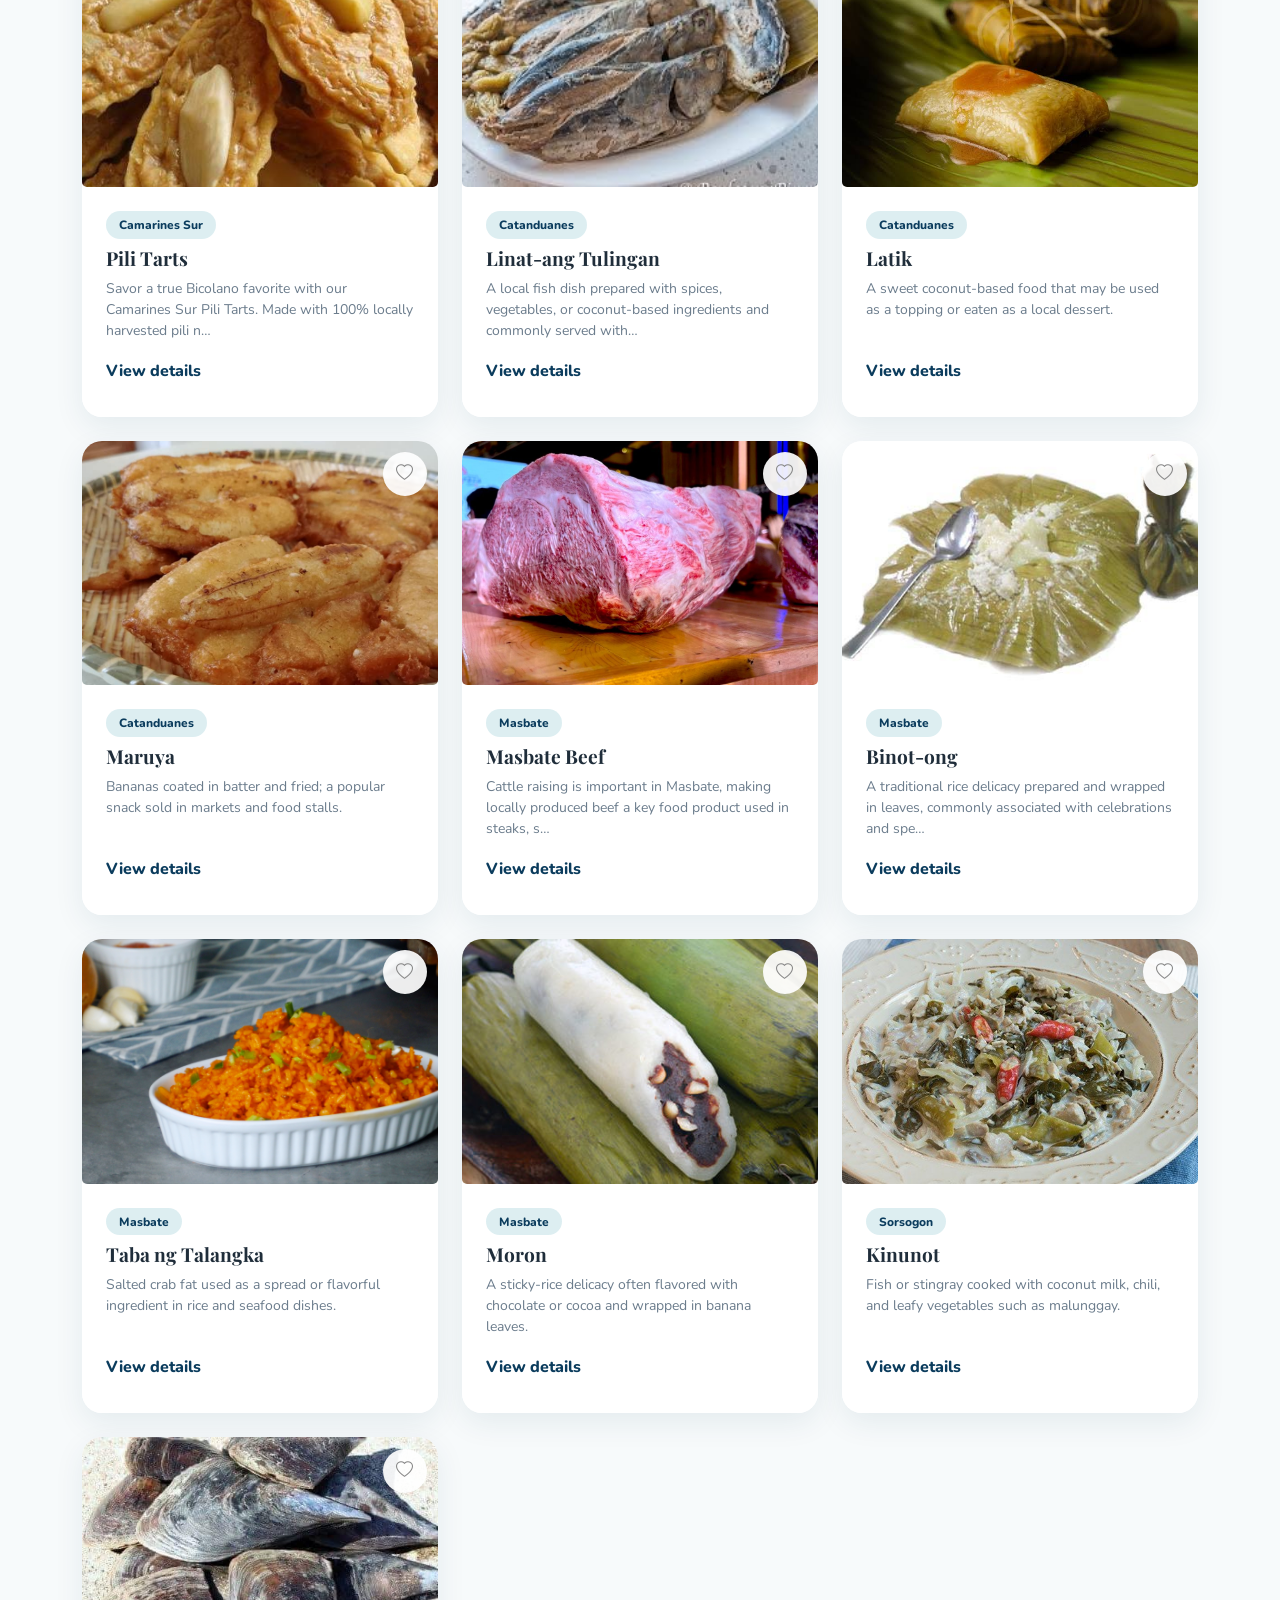
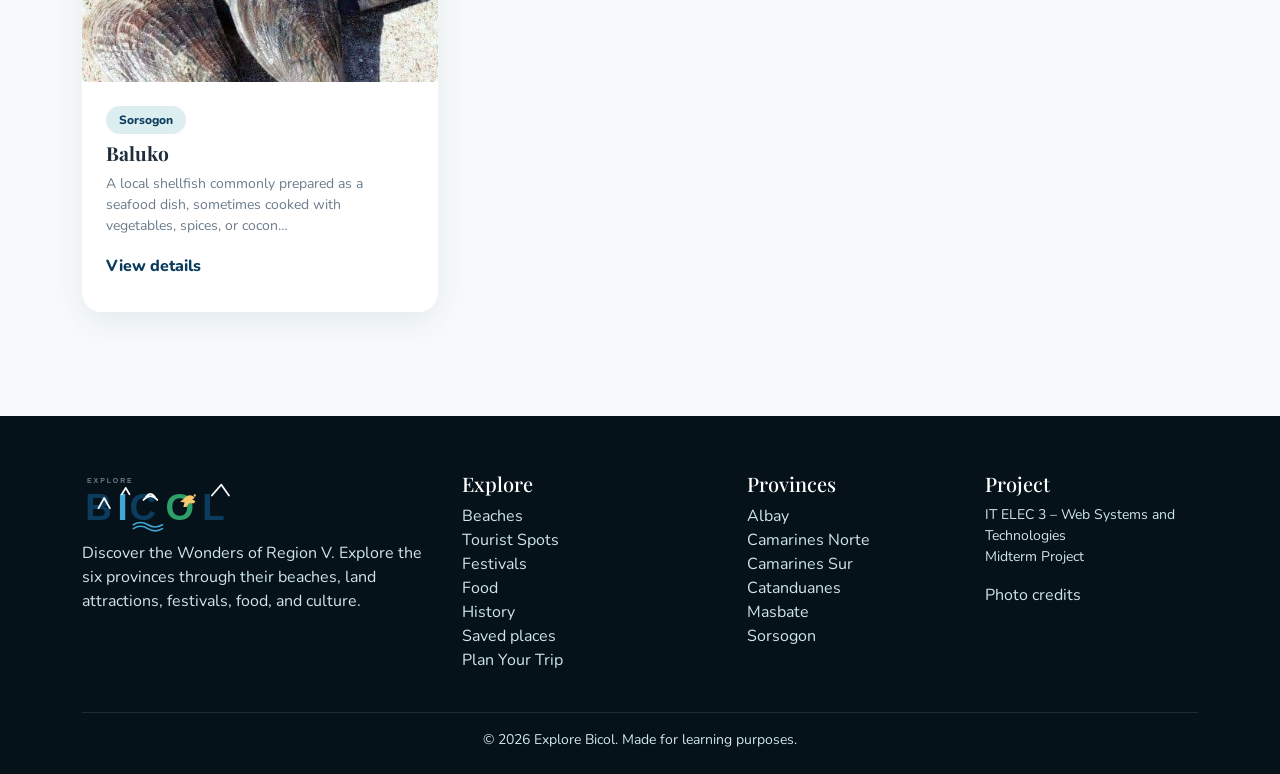
==== commit f635dd16: "Polish food page and hero visuals Co-authored-by: Copilot <223556219+Copilot@users.noreply.github.co" ====
--- a/food.html
+++ b/food.html
@@ -27,16 +27,6 @@
         <div class="row g-4" id="grid"></div>
       </div>
     </section>
-    <section class="section section-alt">
-      <div class="container">
-        <div class="text-center mb-4"><div class="section-kicker">By province</div><h2 class="section-title">Food Items in the Source</h2>
-          <p class="text-muted">Counts are calculated from the instructor-provided content; no popularity ranking is implied.</p></div>
-        <div class="panel mx-auto" style="max-width:820px">
-          <div class="d-flex justify-content-end mb-3"><select id="rankProvince" class="form-select w-auto" aria-label="Filter item counts by province"></select></div>
-          <div id="rankList"></div>
-        </div>
-      </div>
-    </section>
   </main>
   <div id="site-footer"></div>
   <script src="https://cdn.jsdelivr.net/npm/bootstrap@5.3.3/dist/js/bootstrap.bundle.min.js"></script>
--- a/css/style.css
+++ b/css/style.css
@@ -72,6 +72,10 @@
 [data-bs-theme="dark"] .navbar .nav-link.active { color: #0e1a1e; }
 .navbar-toggler { border-color: var(--line); }
 [data-bs-theme="dark"] .navbar-toggler-icon { filter: invert(1); }
+.btn-saved { min-height: 40px; display: inline-flex; align-items: center; justify-content: center; gap: .45rem; padding: .35rem .75rem; border: 1px solid var(--line); border-radius: 50px; background: var(--card); color: var(--ink); font-weight: 800; text-decoration: none; white-space: nowrap; }
+.btn-saved:hover { border-color: var(--coral); color: var(--coral); }
+.btn-saved.active { background: var(--mint); }
+.saved-count { min-width: 1.35rem; height: 1.35rem; display: inline-grid; place-items: center; padding-inline: .2rem; border-radius: 50%; background: var(--coral); color: #fff; font-size: .72rem; }
 .btn-theme { border: 1px solid var(--line); background: var(--card); color: var(--ink); border-radius: 50%; width: 40px; height: 40px; display: inline-flex; align-items: center; justify-content: center; transition: transform .3s; }
 .btn-theme:hover { transform: rotate(20deg); color: var(--coral); }
 
@@ -115,8 +119,14 @@
 .prov-card .card-img { aspect-ratio: 4 / 3; }
 .prov-card a { text-decoration: none; color: inherit; }
 .heart-btn { position: absolute; top: .7rem; right: .7rem; z-index: 3; width: 38px; height: 38px; border-radius: 50%; border: 0; background: rgba(255, 255, 255, .92); color: #888; display: grid; place-items: center; transition: transform .2s; }
+.heart-btn { width: 44px; height: 44px; font-size: 1.05rem; }
 .heart-btn:hover { transform: scale(1.15); }
 .heart-btn.active { color: #e0245e; }
+.dest-card .card-body { display: flex; flex-direction: column; align-items: flex-start; }
+.card-detail-link { min-height: 44px; margin-top: auto !important; padding: .4rem 0; border: 0; background: transparent; color: var(--teal); font: inherit; font-weight: 800; text-align: left; }
+.card-detail-link:hover, .card-detail-link:focus-visible { color: var(--teal-dark); text-decoration: underline; }
+.card-detail-link:focus-visible { outline: 2px solid var(--aqua); outline-offset: 3px; }
+.dest-card .card-loc { margin-top: .35rem; }
 
 /* ---------- Skeleton ---------- */
 .skeleton-card { background: var(--card); border-radius: var(--radius); box-shadow: var(--shadow); overflow: hidden; }
@@ -158,12 +168,6 @@
 .form-check-input:checked { background-color: var(--teal); border-color: var(--teal); }
 
 /* ---------- Rank bars (food) ---------- */
-.rank-row { display: grid; grid-template-columns: 30px 170px 1fr 48px; gap: .8rem; align-items: center; margin-bottom: .9rem; }
-.rank-num { font-weight: 800; color: var(--coral); }
-.rank-bar { height: 18px; border-radius: 50px; background: rgba(120, 150, 160, .2); overflow: hidden; }
-.rank-fill { height: 100%; width: 0; border-radius: 50px; background: linear-gradient(90deg, var(--teal), var(--aqua)); transition: width 1.2s cubic-bezier(.2, .8, .2, 1); }
-.rank-row:nth-child(-n+3) .rank-fill { background: linear-gradient(90deg, var(--coral), #ffb347); }
-@media (max-width: 575px) { .rank-row { grid-template-columns: 24px 1fr 40px; } .rank-bar { grid-column: 1 / -1; } }
 
 /* ---------- Accordion ---------- */
 .accordion { --bs-accordion-bg: var(--card); --bs-accordion-color: var(--ink); --bs-accordion-border-color: var(--line); --bs-accordion-btn-bg: var(--card); --bs-accordion-btn-color: var(--ink); --bs-accordion-active-bg: rgba(14, 138, 156, .12); --bs-accordion-active-color: var(--teal); --bs-accordion-btn-focus-box-shadow: 0 0 0 .2rem rgba(14, 138, 156, .2); }
@@ -198,6 +202,7 @@
 /* ---------- Modal ---------- */
 .modal-content { background: var(--card); color: var(--ink); border: 0; border-radius: 22px; overflow: hidden; }
 .modal-img { width: 100%; height: 100%; min-height: 260px; aspect-ratio: 4 / 3; object-fit: cover; }
+.visit-note { border-radius: 14px; background: color-mix(in srgb, var(--mint) 68%, var(--card)); color: var(--ink); }
 [data-bs-theme="dark"] .btn-close { filter: invert(1); }
 
 /* ---------- Footer ---------- */
@@ -207,6 +212,7 @@
 .site-footer .brand-wordmark { width: 190px; height: 61px; }
 .site-footer a { color: #cfe6ea; text-decoration: none; }
 .site-footer a:hover { color: var(--aqua); }
+.empty-saved { min-height: 260px; border: 1px dashed var(--line); border-radius: var(--radius); background: var(--card); }
 
 /* ---------- Back to top & reveal ---------- */
 .back-top { position: fixed; right: 1.2rem; bottom: 1.2rem; z-index: 1040; width: 46px; height: 46px; border-radius: 50%; border: 0; background: var(--coral); color: #fff; box-shadow: var(--shadow-lg); opacity: 0; pointer-events: none; transform: translateY(12px); transition: all .3s; }
@@ -236,7 +242,7 @@
 .hero-home .hero-search .search-input::placeholder { color: #657787; opacity: 1; }
 .hero-home .hero-search .search-icon { color: #526575; }
 .hero-art { position: absolute; inset: 0 auto 0 50%; width: 100vw; min-height: 100%; height: auto; transform: translateX(-50%); border-radius: 0; overflow: hidden; background: linear-gradient(160deg, var(--mint), var(--aqua)); }
-.hero-art::after { position: absolute; inset: 0; z-index: 2; background: linear-gradient(180deg, rgba(3, 25, 37, .58), rgba(3, 25, 37, .42)); content: ""; animation: hero-overlay-in 1s ease-out both; }
+.hero-art::after { position: absolute; inset: 0; z-index: 2; background: linear-gradient(180deg, rgba(3, 25, 37, .42), rgba(3, 25, 37, .28)); content: ""; animation: hero-overlay-in 1s ease-out both; }
 .hero-art .hero-bg { border-radius: inherit; }
 .hero-home .hero-bg { animation: hero-image-in 1.4s cubic-bezier(.2,.7,.2,1) both; }
 .hero-video { position: absolute; inset: 0; z-index: 1; width: 100%; height: 100%; object-fit: cover; opacity: 0; transition: opacity .6s ease; }
@@ -266,7 +272,7 @@
 .timeline .tl-year { min-width: 0; max-width: 220px; color: var(--teal); font-size: 1rem; }
 .cta-panel { background: linear-gradient(135deg, var(--teal), var(--teal-dark)); color: #fff; }
 .cta-panel h2 { color: #fff; }
-[data-bs-theme="dark"] .hero-number { display: block; margin-bottom: .4rem; color: transparent; font-family: var(--body); font-size: clamp(4.5rem, 10vw, 8rem); font-weight: 800; line-height: .8; -webkit-text-stroke: 1px rgba(255,255,255,.55); }
+.hero-number { display: block; margin-bottom: .4rem; color: transparent; font-family: var(--body); font-size: clamp(4.5rem, 10vw, 8rem); font-weight: 800; line-height: .8; -webkit-text-stroke: 1px rgba(255,255,255,.55); }
 .province-filter { position: relative; display: flex; flex-wrap: wrap; align-items: center; gap: .5rem !important; }
 .filter-indicator { position: absolute; top: 0; left: 0; z-index: 0; border-radius: 50px; background: var(--teal); pointer-events: none; transition: transform .28s ease, width .28s ease, height .28s ease; }
 .province-filter .btn-pill { position: relative; z-index: 1; }
@@ -278,10 +284,24 @@
   .hero-home-grid { align-items: flex-end; padding-top: 4rem; padding-bottom: 8rem; }
   .hero-home h1 { font-size: clamp(3.2rem, 15vw, 5rem); }
   .hero-home .lead { font-size: 1.05rem; }
-  .hero-art::after { background: linear-gradient(0deg, rgba(3, 25, 37, .88) 0%, rgba(3, 25, 37, .60) 54%, rgba(3, 25, 37, .12) 100%); }
+  .hero-art::after { background: linear-gradient(0deg, rgba(3, 25, 37, .76) 0%, rgba(3, 25, 37, .48) 54%, rgba(3, 25, 37, .10) 100%); }
 }
 @media (min-width: 992px) {
   .navbar-nav { flex-shrink: 0; flex-wrap: nowrap; }
   .navbar .nav-link { padding-inline: .5rem !important; font-size: .94rem; white-space: nowrap; }
-  .nav-search { width: 210px; flex: 0 0 210px; }
-}
+  .nav-search { width: 190px; flex: 0 0 190px; }
+}
+@media (max-width: 991px) {
+  .navbar-collapse { padding: .65rem 0 .9rem; }
+  .navbar-nav { gap: .2rem; }
+  .navbar .nav-link { min-height: 42px; display: flex; align-items: center; }
+  .nav-search { width: 100%; margin-top: .5rem; }
+  .navbar-collapse .btn-saved { align-self: flex-start; margin-top: .35rem; }
+  .navbar-collapse .btn-theme { margin-top: .35rem; }
+}
+@media (max-width: 767px) {
+  .province-filter { flex-wrap: nowrap; overflow-x: auto; padding: .25rem .1rem .65rem; scrollbar-width: thin; -webkit-overflow-scrolling: touch; }
+  .province-filter .btn-pill { flex: 0 0 auto; min-height: 42px; }
+  .modal-img { min-height: 0; max-height: 260px; }
+  .dest-card .card-body { padding: 1.15rem !important; }
+}
